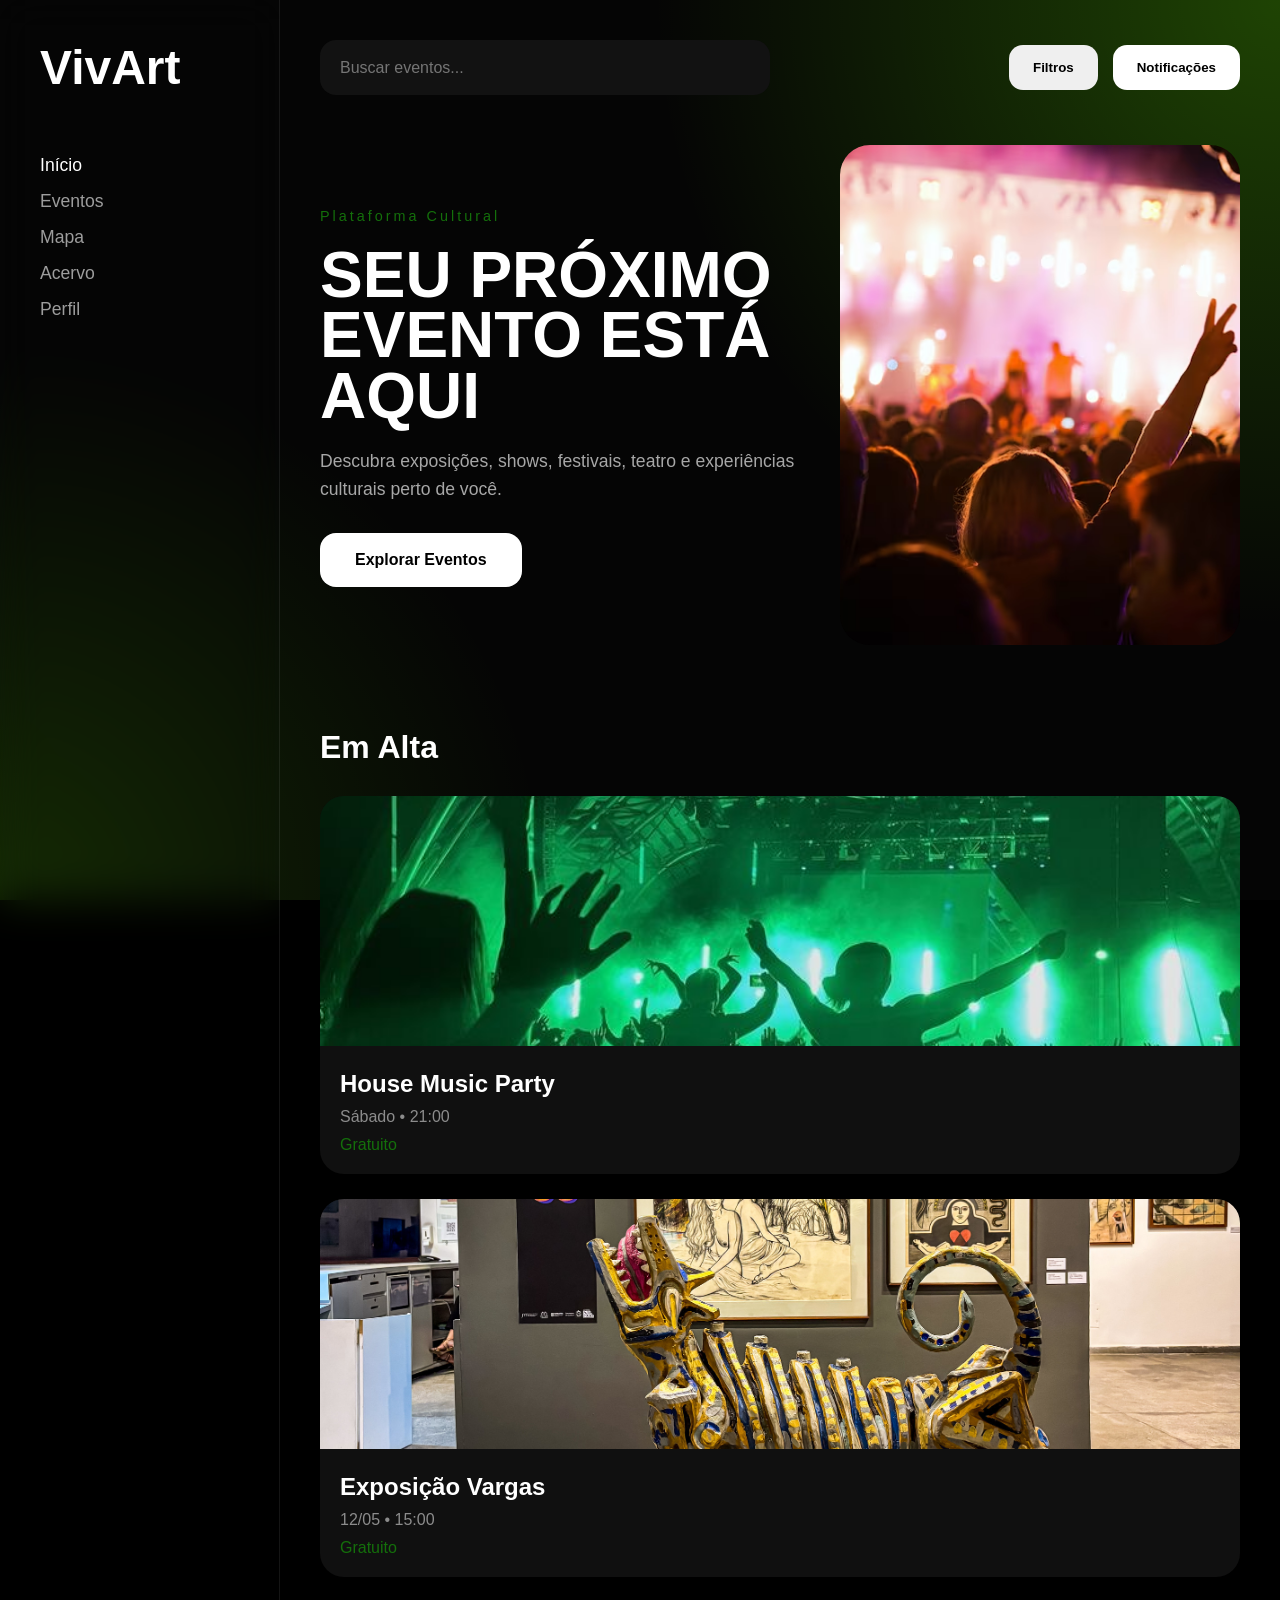
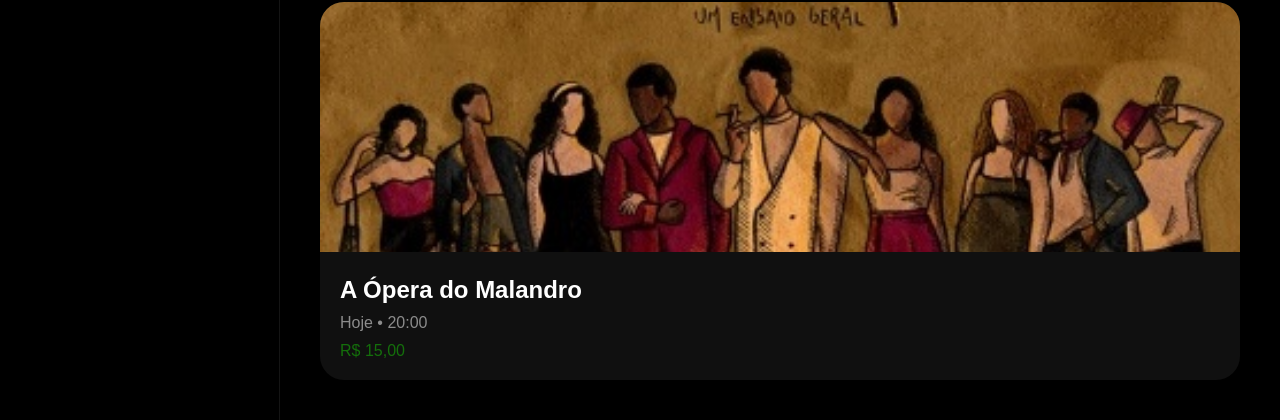
==== Index.html @ b1f55cc5 "Versão final vivart" ====
<!DOCTYPE html>
<html lang="pt-BR">
<head>
    <meta charset="UTF-8">
    <meta name="viewport" content="width=device-width, initial-scale=1.0">
    <title>VivArt</title>

    <link href="https://api.fontshare.com/v2/css?f[]=clash-display@400,500,600,700&display=swap" rel="stylesheet">

    <link rel="stylesheet" href="style.css">
</head>
<body>

    <div class="background"></div>

    <aside class="sidebar">
        <div class="logo">
            <h1>VivArt</h1>
        </div>

        <nav>
            <a href="Index.html" class="active">Início</a>
            <a href="eventos.html">Eventos</a>
            <a href="mapa.html">Mapa</a>
            <a href="acervo.html">Acervo</a>
            <a href="perfil.html">Perfil</a>
        </nav>
    </aside>

    <main>

        <header>
            <div class="search-box">
                <input type="text" placeholder="Buscar eventos...">
            </div>

            <div class="header-actions">
                <button>Filtros</button>
                <button>Notificações</button>
            </div>
        </header>

        <section class="hero">

            <div class="hero-content">
                <span>Plataforma Cultural</span>

                <h2>
                    SEU PRÓXIMO EVENTO
                    ESTÁ AQUI
                </h2>

                <p>
                    Descubra exposições, shows, festivais,
                    teatro e experiências culturais perto de você.
                </p>

                <a href="#em-alta" class="explore-btn">
                    Explorar Eventos
                </a>
            </div>

            <div class="hero-image">
                <img src="imagens/festival.avif" alt="Festival">
            </div>

        </section>

        <section class="events">

            <div class="section-title" id="em-alta">
                <h3>Em Alta</h3>
            </div>

            <div class="cards">

                <article class="card">
                    <img src="imagens/Festa.png">
                    <div class="card-info">
                        <h4>House Music Party</h4>
                        <p>Sábado • 21:00</p>
                        <span>Gratuito</span>
                    </div>
                </article>

                <article class="card">
                    <img src="imagens/Expo.png">
                    <div class="card-info">
                        <h4>Exposição Vargas</h4>
                        <p>12/05 • 15:00</p>
                        <span>Gratuito</span>
                    </div>
                </article>

                <article class="card">
                    <img src="imagens/opera.jpg">
                    <div class="card-info">
                        <h4>A Ópera do Malandro</h4>
                        <p>Hoje • 20:00</p>
                        <span>R$ 15,00</span>
                    </div>
                </article>

            </div>

        </section>

    </main>

</body>
</html>
---- style.css ----
*{
    margin:0;
    padding:0;
    box-sizing:border-box;
}

:root{
    --green:#146f0b;
    --dark:#080808;
    --gray:#1a1a1a;
    --light:#f5f5f5;
}

body{
    font-family:'Clash Display', sans-serif;
    background:#000;
    color:white;
    min-height:100vh;
    overflow-x:hidden;
}

.background{
    position:fixed;
    inset:0;
    background:
    radial-gradient(circle at top right,
    rgba(108,255,0,.25),
    transparent 40%),
    radial-gradient(circle at bottom left,
    rgba(108,255,0,.15),
    transparent 35%),
    #050505;
    z-index:-1;
}
.explore-btn{
    display:inline-flex;
    align-items:center;
    justify-content:center;
    margin-top:30px;
    background:white;
    color:black;
    text-decoration:none;
    padding:18px 35px;
    border-radius:16px;
    font-family:inherit;
    font-weight:600;
    transition:.3s;
}
html{
    scroll-behavior:smooth;
}
.explore-btn:hover{
    transform:translateY(-3px);
}

body{
    display:flex;
}

.sidebar{
    width:280px;
    min-height:100vh;
    padding:40px;
    border-right:1px solid rgba(255,255,255,.08);
    backdrop-filter:blur(20px);
}

.logo h1{
    font-size:3rem;
    font-weight:700;
}

nav{
    display:flex;
    flex-direction:column;
    gap:15px;
    margin-top:60px;
}

nav a{
    color:#9d9d9d;
    text-decoration:none;
    font-size:1.1rem;
    transition:.3s;
}

nav a:hover,
nav .active{
    color:white;
}

main{
    flex:1;
    padding:40px;
}

header{
    display:flex;
    justify-content:space-between;
    align-items:center;
}

.search-box input{
    width:450px;
    height:55px;
    border:none;
    outline:none;
    border-radius:16px;
    padding:0 20px;
    background:#121212;
    color:white;
    font-size:1rem;
}

.header-actions{
    display:flex;
    gap:15px;
}

.header-actions button{
    border:none;
    cursor:pointer;
    padding:15px 24px;
    border-radius:14px;
    font-family:inherit;
    font-weight:600;
}

.header-actions button:last-child{
    background:white;
}
.hero{
    display:grid;
    grid-template-columns:1.2fr 1fr;
    gap:40px;
    margin-top:50px;
    align-items:center;
}

.hero-content span{
    color:var(--green);
    font-size:.9rem;
    letter-spacing:3px;
}

.hero-content h2{
    font-size:5rem;
    line-height:0.95;
    margin:20px 0;
}

.hero-content p{
    max-width:600px;
    color:#a7a7a7;
    font-size:1.1rem;
    line-height:1.6;
}

.hero-content button{
    margin-top:30px;
    background:white;
    color:black;
    border:none;
    padding:18px 35px;
    border-radius:16px;
    font-family:inherit;
    font-weight:600;
    cursor:pointer;
}

.hero-image img{
    width:100%;
    height:500px;
    object-fit:cover;
    border-radius:30px;
}

.events{
    margin-top:80px;
}

.section-title h3{
    font-size:2rem;
    margin-bottom:30px;
}

.cards{
    display:grid;
    grid-template-columns:repeat(3,1fr);
    gap:25px;
}

.card{
    background:#101010;
    border-radius:24px;
    overflow:hidden;
    transition:.4s;
}

.card:hover{
    transform:translateY(-8px);
}

.card img{
    width:100%;
    height:250px;
    object-fit:cover;
}

.card-info{
    padding:20px;
}

.card-info h4{
    font-size:1.5rem;
}

.card-info p{
    color:#8c8c8c;
    margin:10px 0;
}

.card-info span{
    color:var(--green);
}

.map-page{
    display:grid;
    grid-template-columns:1fr 350px;
    gap:30px;
    margin-top:40px;
}

.map-container{
    background:#101010;
    border-radius:30px;
    padding:20px;
}

.map-page .map{
    position:relative;
    height:750px;
    border-radius:20px;
    overflow:hidden;
}

.map-page .map > img:first-child{
    width:100%;
    height:100%;
    object-fit:cover;
}

.event-pin{
    position:absolute;
    width:70px;
    height:70px;
    border-radius:50%;
    object-fit:cover;
    border:4px solid white;
    cursor:pointer;
    transition:.3s;
}

.event-pin:hover{
    transform:scale(1.1);
}

.pin1{
    top:20%;
    left:30%;
}

.pin2{
    top:45%;
    right:25%;
}

.pin3{
    bottom:25%;
    left:45%;
}

.pin4{
    bottom:15%;
    right:15%;
}

.events-nearby{
    background:#101010;
    border-radius:30px;
    padding:25px;
}

.events-nearby h2{
    margin-bottom:25px;
    font-size:1.8rem;
}

.mini-event{
    display:flex;
    align-items:center;
    gap:15px;
    margin-bottom:20px;
    padding:10px;
    border-radius:15px;
    transition:.3s;
}

.mini-event:hover{
    background:rgba(255,255,255,.05);
}

.mini-event img{
    width:70px;
    height:70px;
    border-radius:15px;
    object-fit:cover;
}

.mini-event h4{
    font-size:1rem;
    margin-bottom:5px;
}

.mini-event p{
    color:#999;
    font-size:.9rem;
}

.profile-page{
    margin-top:40px;
}

.profile-header{
    display:flex;
    align-items:center;
    gap:30px;
    background:#101010;
    padding:30px;
    border-radius:30px;
}

.profile-avatar{
    width:140px;
    height:140px;
    border-radius:50%;
    object-fit:cover;
    border:4px solid var(--green);
}

.profile-info h2{
    font-size:2.5rem;
    margin-bottom:10px;
}

.profile-info p{
    color:#999;
    margin-bottom:15px;
}

.profile-tags{
    display:flex;
    gap:10px;
}

.profile-tags span{
    background:rgba(108,255,0,.15);
    color:var(--green);
    padding:8px 15px;
    border-radius:30px;
}

.profile-stats{
    display:grid;
    grid-template-columns:repeat(4,1fr);
    gap:20px;
    margin-top:30px;
}

.profile-stat{
    background:#101010;
    padding:25px;
    border-radius:20px;
    text-align:center;
}

.profile-stat h3{
    font-size:2rem;
    margin-bottom:10px;
    color:var(--green);
}

.profile-stat p{
    color:#999;
}

.profile-section{
    margin-top:50px;
}

.profile-section h3{
    font-size:2rem;
    margin-bottom:25px;
}

.create-post{
    display:flex;
    align-items:center;
    gap:15px;
    background:#101010;
    padding:20px;
    border-radius:20px;
    margin-bottom:30px;
}

.user-avatar{
    width:50px;
    height:50px;
    border-radius:50%;
    object-fit:cover;
}
.create-post input{
    flex:1;
    height:50px;
    border:none;
    outline:none;
    border-radius:12px;
    background:#181818;
    color:white;
    padding:0 15px;
    font-family:inherit;
}

.create-post button{
    padding:14px 22px;
    border:none;
    border-radius:12px;
    background:white;
    cursor:pointer;
    font-family:inherit;
    font-weight:600;
}
.feed-page{
    max-width:700px;
    margin:40px auto;
}

.post{
    background:#101010;
    border-radius:24px;
    overflow:hidden;
}

.post-header{
    display:flex;
    align-items:center;
    gap:15px;
    padding:18px;
}

.post-header img{
    width:50px;
    height:50px;
    border-radius:50%;
    object-fit:cover;
}

.post-image{
    width:100%;
    height:600px;
    object-fit:cover;
}

.post-content{
    padding:15px 20px;
}

.post-content p{
    color:#d0d0d0;
}

.post-actions{
    display:flex;
    gap:25px;
    padding:15px 20px 20px;
    border-top:1px solid rgba(255,255,255,.05);
}


@media(max-width:1400px){

    .hero h2{
        font-size:4rem;
    }

    .cards{
        grid-template-columns:1fr;
    }

    .profile-stats{
        grid-template-columns:repeat(2,1fr);
    }

    .profile-header{
        flex-direction:column;
        text-align:center;
    }

    .map-page{
        grid-template-columns:1fr;
    }
}
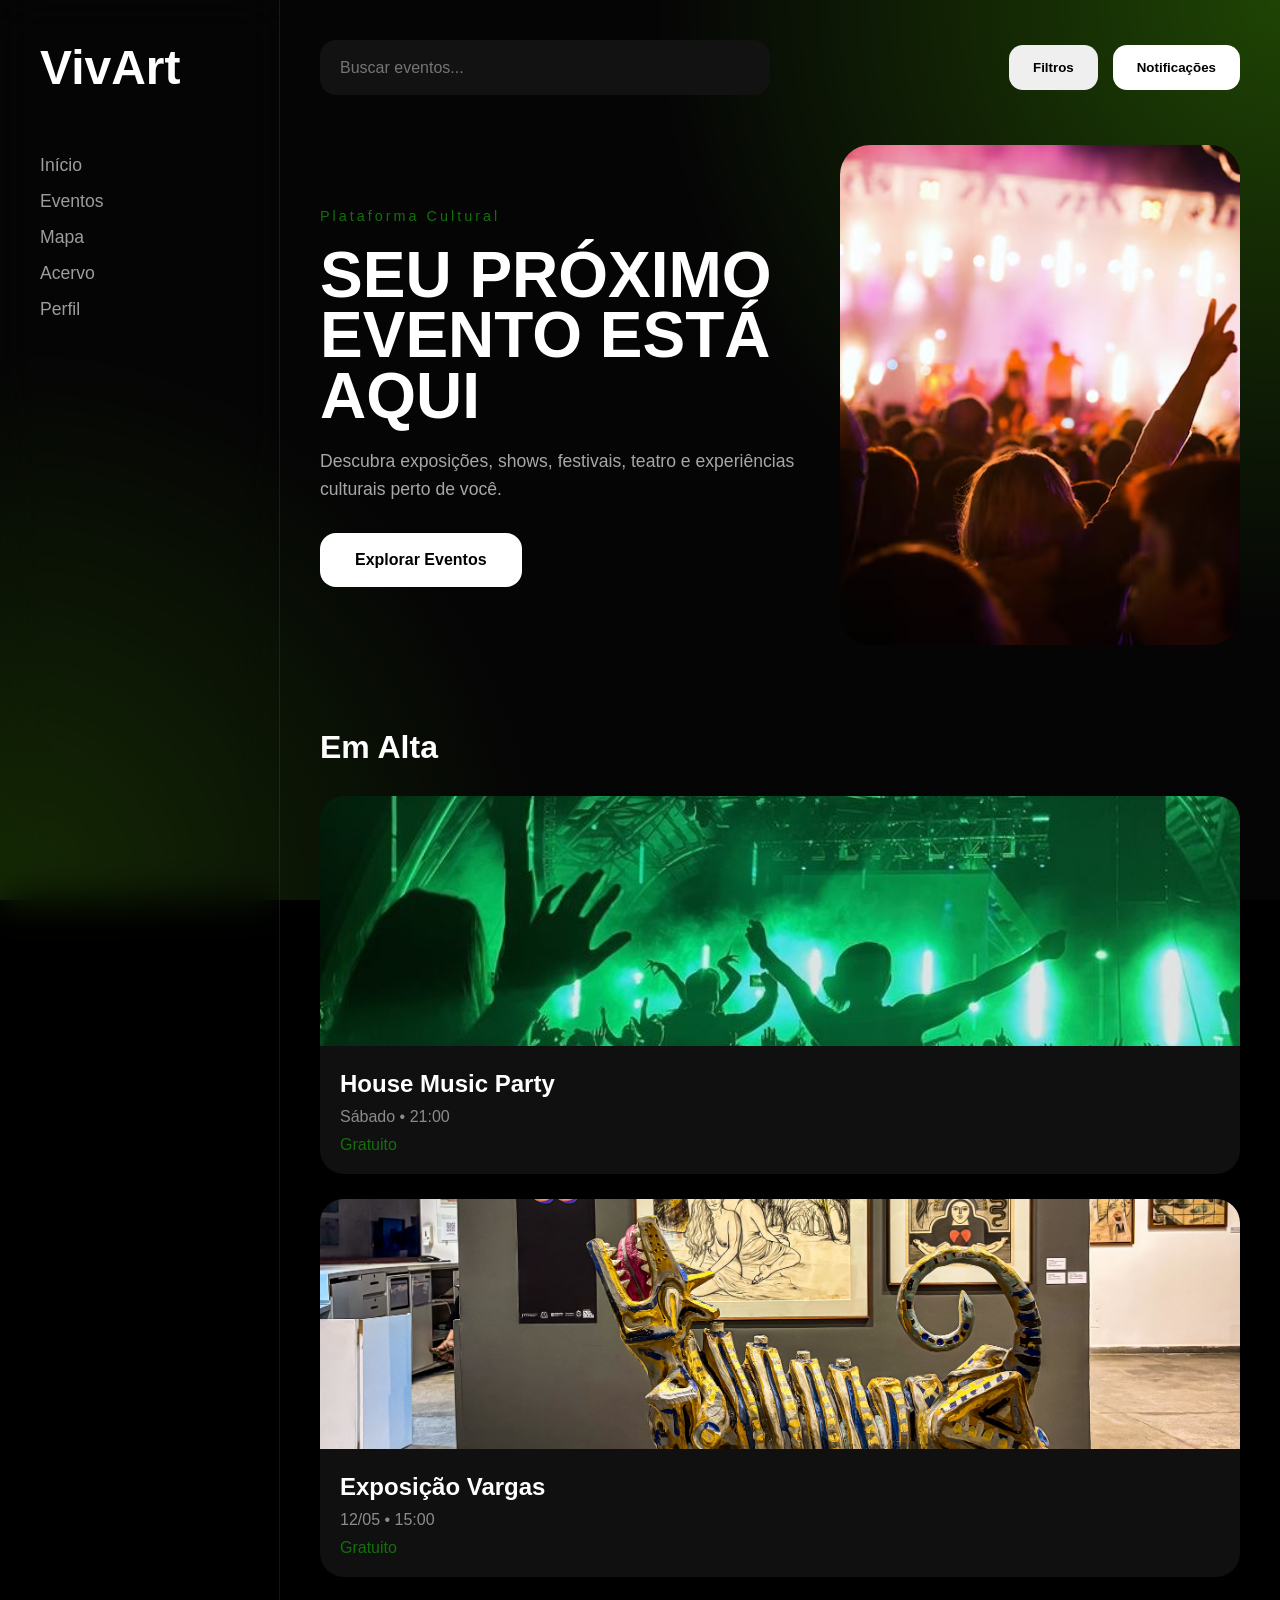
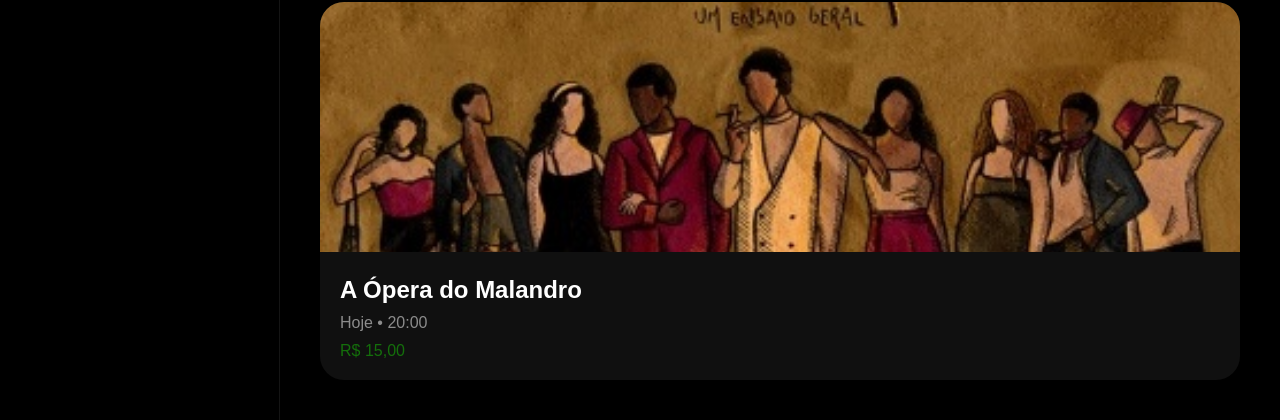
==== commit 828099a4: "mudança index" ====
--- a/Index.html
+++ b/Index.html
@@ -19,7 +19,7 @@
         </div>
 
         <nav>
-            <a href="Index.html" class="active">Início</a>
+            <a href="index.html">Início</a>
             <a href="eventos.html">Eventos</a>
             <a href="mapa.html">Mapa</a>
             <a href="acervo.html">Acervo</a>
@@ -106,6 +106,6 @@
         </section>
 
     </main>
-
+<script src="js/script.js"></script>
 </body>
 </html>
